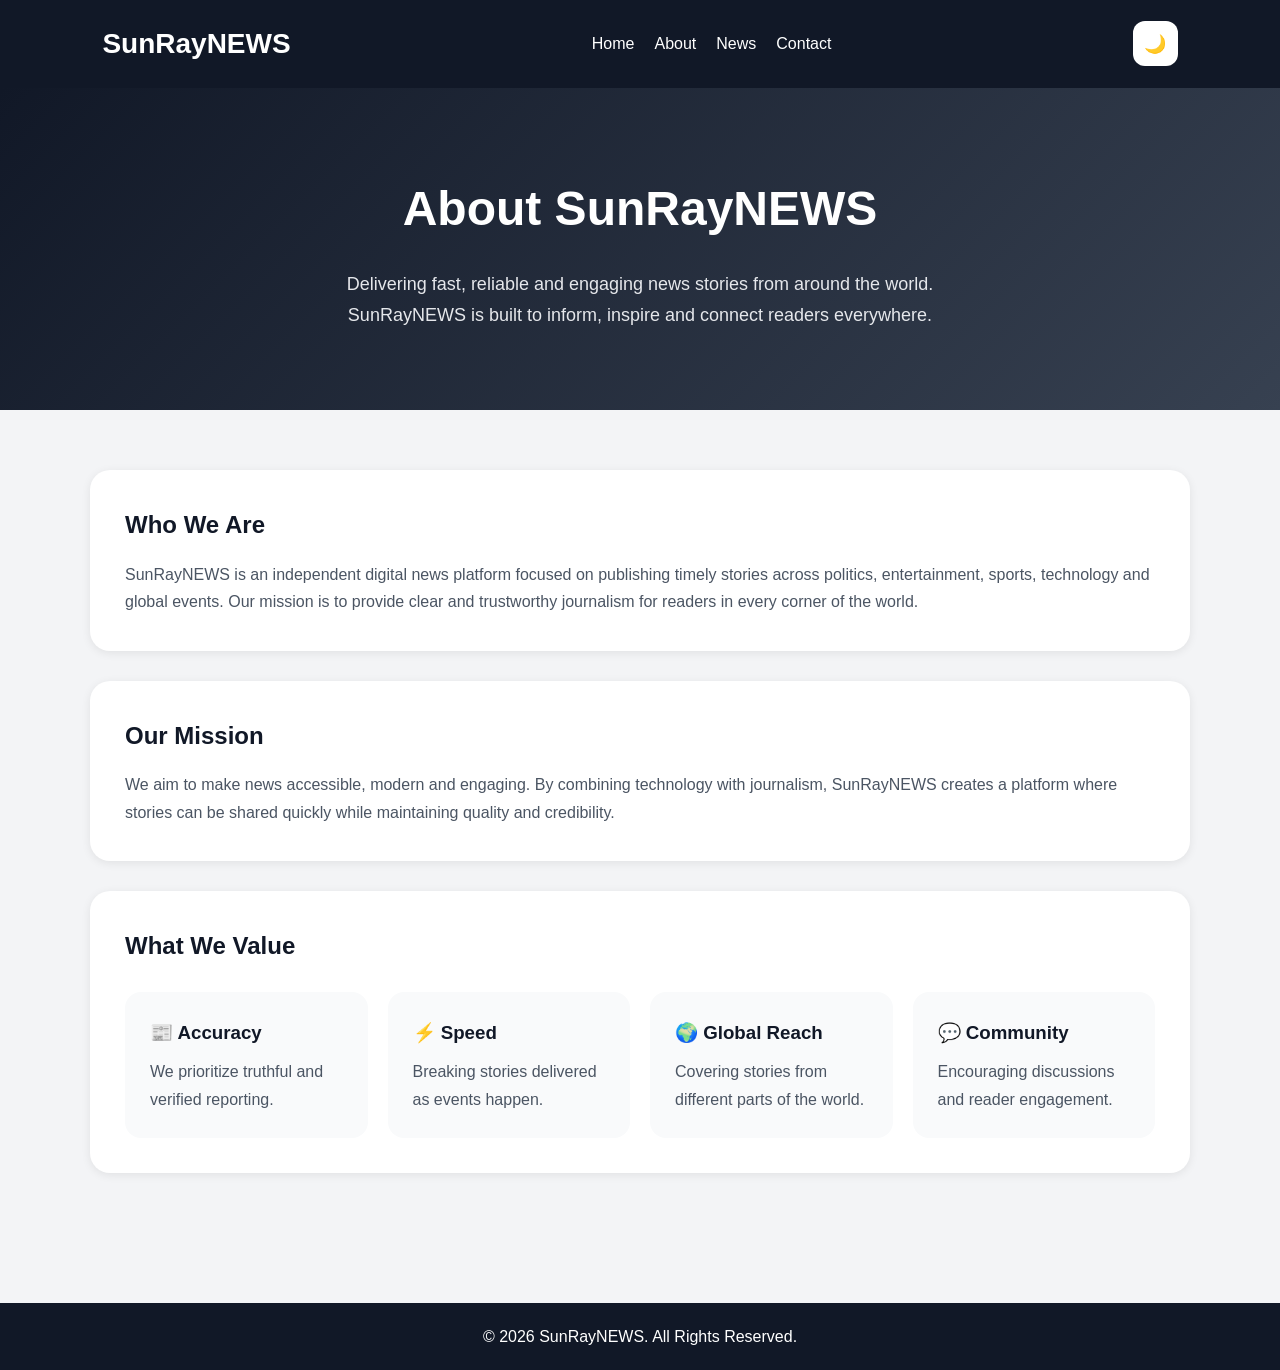
==== about.html @ 00cc2779 "Add files via upload" ====
<!DOCTYPE html>
<html lang="en">

<head>
    <meta charset="UTF-8" />
    <meta name="viewport" content="width=device-width, initial-scale=1.0" />
    <title>About - SunRayNEWS</title>
    
    <style>
        * {
            margin: 0;
            padding: 0;
            box-sizing: border-box;
            font-family: Arial, sans-serif;
        }
        
        body {
            background: #f3f4f6;
            color: #111827;
            line-height: 1.7;
        }
        
        header {
            background: #111827;
            color: white;
            padding: 20px 8%;
            display: flex;
            justify-content: space-between;
            align-items: center;
            flex-wrap: wrap;
            gap: 15px;
        }
        
        .logo {
            font-size: 28px;
            font-weight: bold;
        }
        
        nav {
            display: flex;
            gap: 20px;
            flex-wrap: wrap;
        }
        
        nav a {
            color: white;
            text-decoration: none;
            transition: 0.3s;
        }
        
        nav a:hover {
            color: #d1d5db;
        }
        
        .hero {
            background: linear-gradient(135deg, #111827, #374151);
            color: white;
            padding: 80px 8%;
            text-align: center;
        }
        
        .hero h1 {
            font-size: 48px;
            margin-bottom: 20px;
        }
        
        .hero p {
            max-width: 700px;
            margin: auto;
            font-size: 18px;
            color: #e5e7eb;
        }
        
        .container {
            width: 90%;
            max-width: 1100px;
            margin: auto;
            padding: 60px 0;
        }
        
        .section {
            background: white;
            padding: 35px;
            border-radius: 20px;
            margin-bottom: 30px;
            box-shadow: 0 2px 10px rgba(0, 0, 0, 0.08);
        }
        
        .section h2 {
            margin-bottom: 15px;
            color: #111827;
        }
        
        .section p {
            color: #4b5563;
        }
        
        .values {
            display: grid;
            grid-template-columns: repeat(auto-fit, minmax(220px, 1fr));
            gap: 20px;
            margin-top: 25px;
        }
        
        .value-card {
            background: #f9fafb;
            padding: 25px;
            border-radius: 16px;
            transition: 0.3s;
        }
        
        .value-card:hover {
            transform: translateY(-5px);
        }
        
        .value-card h3 {
            margin-bottom: 10px;
        }
        
        footer {
            background: #111827;
            color: white;
            text-align: center;
            padding: 20px;
            margin-top: 40px;
        }
        
        @media(max-width:768px) {
            
            .hero h1 {
                font-size: 34px;
            }
            
            nav {
                justify-content: center;
            }
            
        }
        
        /* DARK MODE */
        
        .dark-mode {
            background: #111827;
            color: white;
        }
        
        .dark-mode header {
            background: #0f172a;
        }
        
        .dark-mode .section,
        .dark-mode .contact-info,
        .dark-mode .contact-form,
        .dark-mode .value-card {
            background: #1f2937;
            color: white;
        }
        
        .dark-mode .section p,
        .dark-mode .info-box p,
        .dark-mode .hero p,
        .dark-mode .value-card p {
            color: #d1d5db;
        }
        
        .dark-mode input,
        .dark-mode textarea {
            background: #374151;
            color: white;
        }
        
        .dark-mode input::placeholder,
        .dark-mode textarea::placeholder {
            color: #d1d5db;
        }
        
        .dark-mode footer {
            background: #0f172a;
        }
        
        .dark-mode button {
            background: white;
            color: #111827;
        }
        
        #darkModeBtn {
            border: none;
            width: 45px;
            height: 45px;
            border-radius: 12px;
            cursor: pointer;
            font-size: 18px;
            background: white;
        }
    </style>
</head>

<body>
    
    <!-- HEADER -->
    
    <header>
        
        <div class="logo">
            SunRayNEWS
        </div>
        
        <nav>
            <a href="index.html">Home</a>
            <a href="about.html">About</a>
            <a href="allarticles.html">News</a>
            <a href="contact.html">Contact</a>
        </nav>
        
        <button id="darkModeBtn">🌙</button>
        
    </header>
    
    <!-- HERO -->
    
    <section class="hero">
        
        <h1>About SunRayNEWS</h1>
        
        <p>
            Delivering fast, reliable and engaging news stories
            from around the world. SunRayNEWS is built to inform,
            inspire and connect readers everywhere.
        </p>
        
    </section>
    
    <!-- CONTENT -->
    
    <div class="container">
        
        <div class="section">
            
            <h2>Who We Are</h2>
            
            <p>
                SunRayNEWS is an independent digital news platform
                focused on publishing timely stories across politics,
                entertainment, sports, technology and global events.
                Our mission is to provide clear and trustworthy
                journalism for readers in every corner of the world.
            </p>
            
        </div>
        
        <div class="section">
            
            <h2>Our Mission</h2>
            
            <p>
                We aim to make news accessible, modern and engaging.
                By combining technology with journalism, SunRayNEWS
                creates a platform where stories can be shared quickly
                while maintaining quality and credibility.
            </p>
            
        </div>
        
        <div class="section">
            
            <h2>What We Value</h2>
            
            <div class="values">
                
                <div class="value-card">
                    <h3>📰 Accuracy</h3>
                    <p>
                        We prioritize truthful and verified reporting.
                    </p>
                </div>
                
                <div class="value-card">
                    <h3>⚡ Speed</h3>
                    <p>
                        Breaking stories delivered as events happen.
                    </p>
                </div>
                
                <div class="value-card">
                    <h3>🌍 Global Reach</h3>
                    <p>
                        Covering stories from different parts of the world.
                    </p>
                </div>
                
                <div class="value-card">
                    <h3>💬 Community</h3>
                    <p>
                        Encouraging discussions and reader engagement.
                    </p>
                </div>
                
            </div>
            
        </div>
        
    </div>
    
    <!-- FOOTER -->
    
    <footer>
        <p>&copy; 2026 SunRayNEWS. All Rights Reserved.</p>
    </footer>
    
    <script>
        const darkBtn =
            document.getElementById("darkModeBtn");
        
        // LOAD SAVED MODE
        
        if (localStorage.getItem("darkMode") === "enabled") {
            
            document.body.classList.add("dark-mode");
            
        }
        
        // TOGGLE DARK MODE
        
        darkBtn.onclick = () => {
            
            document.body.classList.toggle("dark-mode");
            
            if (document.body.classList.contains("dark-mode")) {
                
                localStorage.setItem(
                    "darkMode",
                    "enabled"
                );
                
            } else {
                
                localStorage.setItem(
                    "darkMode",
                    "disabled"
                );
                
            }
            
        };
    </script>
</body>

</html>
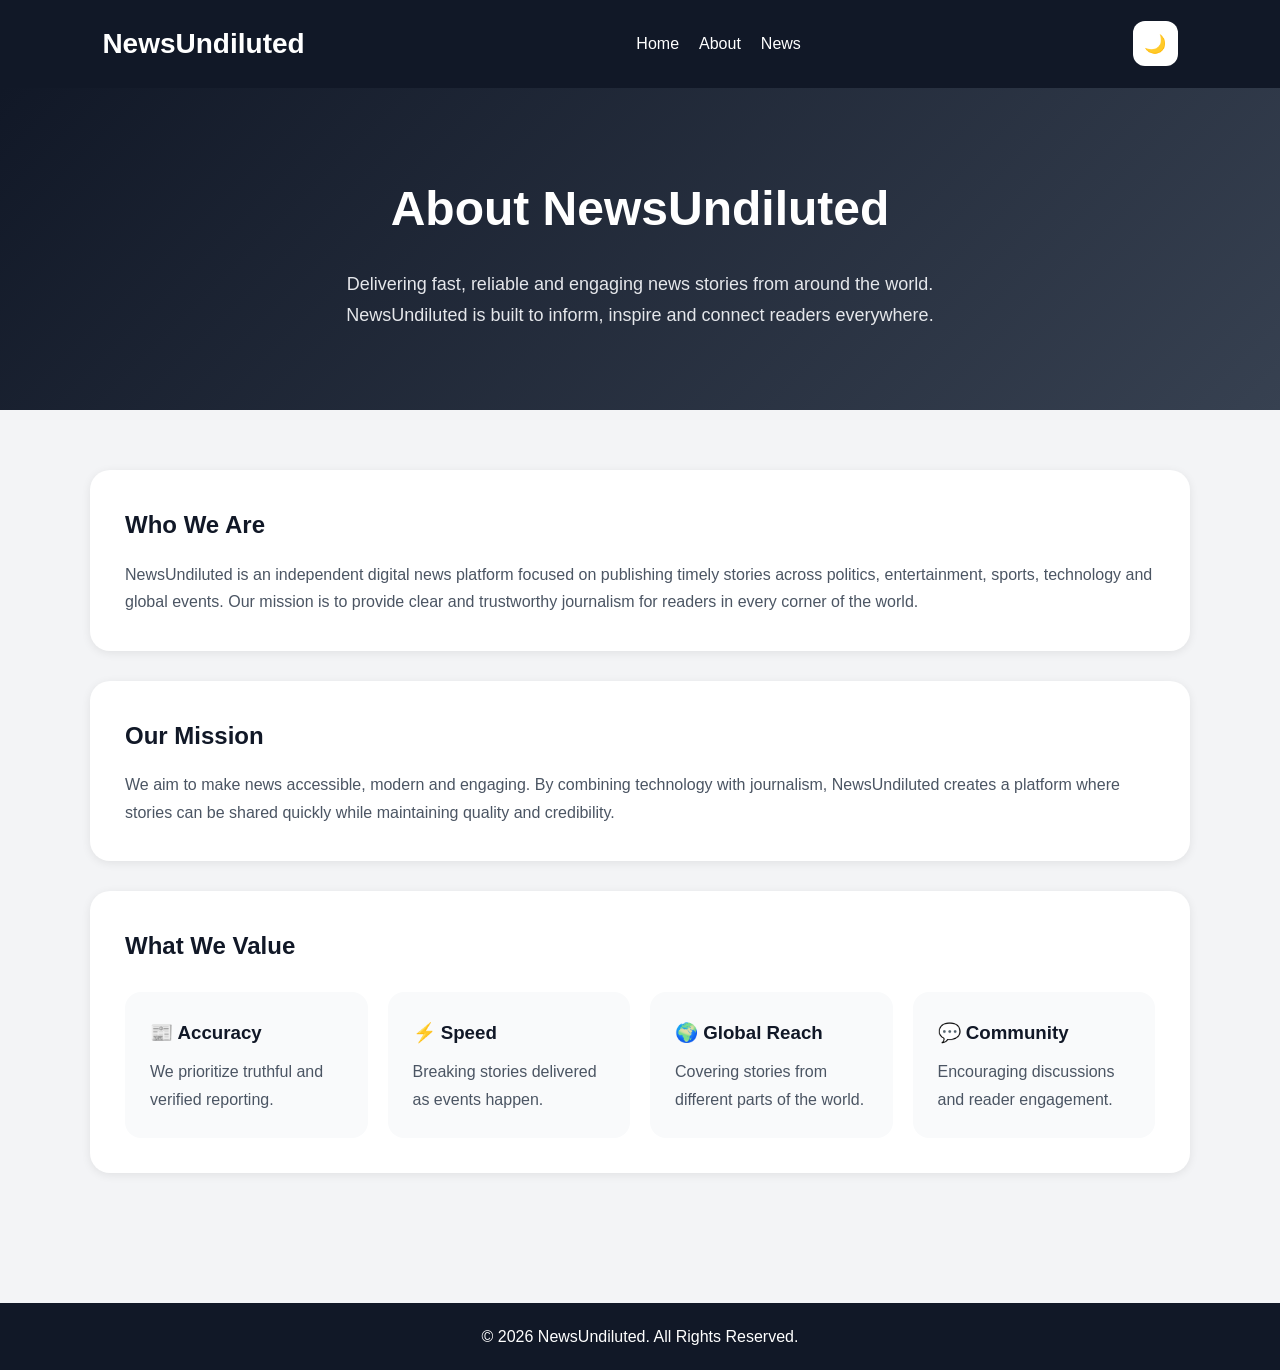
==== commit 69654f4d: "Add files via upload" ====
--- a/about.html
+++ b/about.html
@@ -4,7 +4,7 @@
 <head>
     <meta charset="UTF-8" />
     <meta name="viewport" content="width=device-width, initial-scale=1.0" />
-    <title>About - SunRayNEWS</title>
+    <title>About - NewsUndiluted</title>
     
     <style>
         * {
@@ -156,6 +156,7 @@
             color: white;
         }
         
+        .dark-mode .section h2,
         .dark-mode .section p,
         .dark-mode .info-box p,
         .dark-mode .hero p,
@@ -202,14 +203,13 @@
     <header>
         
         <div class="logo">
-            SunRayNEWS
+            NewsUndiluted
         </div>
         
         <nav>
             <a href="index.html">Home</a>
             <a href="about.html">About</a>
             <a href="allarticles.html">News</a>
-            <a href="contact.html">Contact</a>
         </nav>
         
         <button id="darkModeBtn">🌙</button>
@@ -220,11 +220,11 @@
     
     <section class="hero">
         
-        <h1>About SunRayNEWS</h1>
+        <h1>About NewsUndiluted</h1>
         
         <p>
             Delivering fast, reliable and engaging news stories
-            from around the world. SunRayNEWS is built to inform,
+            from around the world. NewsUndiluted is built to inform,
             inspire and connect readers everywhere.
         </p>
         
@@ -239,7 +239,7 @@
             <h2>Who We Are</h2>
             
             <p>
-                SunRayNEWS is an independent digital news platform
+                NewsUndiluted is an independent digital news platform
                 focused on publishing timely stories across politics,
                 entertainment, sports, technology and global events.
                 Our mission is to provide clear and trustworthy
@@ -254,7 +254,7 @@
             
             <p>
                 We aim to make news accessible, modern and engaging.
-                By combining technology with journalism, SunRayNEWS
+                By combining technology with journalism, NewsUndiluted
                 creates a platform where stories can be shared quickly
                 while maintaining quality and credibility.
             </p>
@@ -304,44 +304,40 @@
     <!-- FOOTER -->
     
     <footer>
-        <p>&copy; 2026 SunRayNEWS. All Rights Reserved.</p>
+        <p>&copy; 2026 NewsUndiluted. All Rights Reserved.</p>
     </footer>
     
     <script>
-        const darkBtn =
-            document.getElementById("darkModeBtn");
-        
-        // LOAD SAVED MODE
-        
-        if (localStorage.getItem("darkMode") === "enabled") {
-            
-            document.body.classList.add("dark-mode");
-            
-        }
-        
-        // TOGGLE DARK MODE
-        
-        darkBtn.onclick = () => {
-            
-            document.body.classList.toggle("dark-mode");
-            
-            if (document.body.classList.contains("dark-mode")) {
-                
-                localStorage.setItem(
-                    "darkMode",
-                    "enabled"
-                );
-                
+        const darkBtn = document.getElementById("darkModeBtn");
+        
+        function applyTheme() {
+            const mode = localStorage.getItem("darkMode");
+            
+            if (mode === "enabled") {
+                document.body.classList.add("dark-mode");
+                
+                if (darkBtn) darkBtn.textContent = "☀️";
             } else {
-                
-                localStorage.setItem(
-                    "darkMode",
-                    "disabled"
-                );
-                
+                document.body.classList.remove("dark-mode");
+                
+                if (darkBtn) darkBtn.textContent = "🌙";
             }
-            
-        };
+        }
+        
+        applyTheme();
+        
+        if (darkBtn) {
+            darkBtn.addEventListener("click", () => {
+                
+                if (document.body.classList.contains("dark-mode")) {
+                    localStorage.setItem("darkMode", "disabled");
+                } else {
+                    localStorage.setItem("darkMode", "enabled");
+                }
+                
+                applyTheme();
+            });
+        }
     </script>
 </body>
 
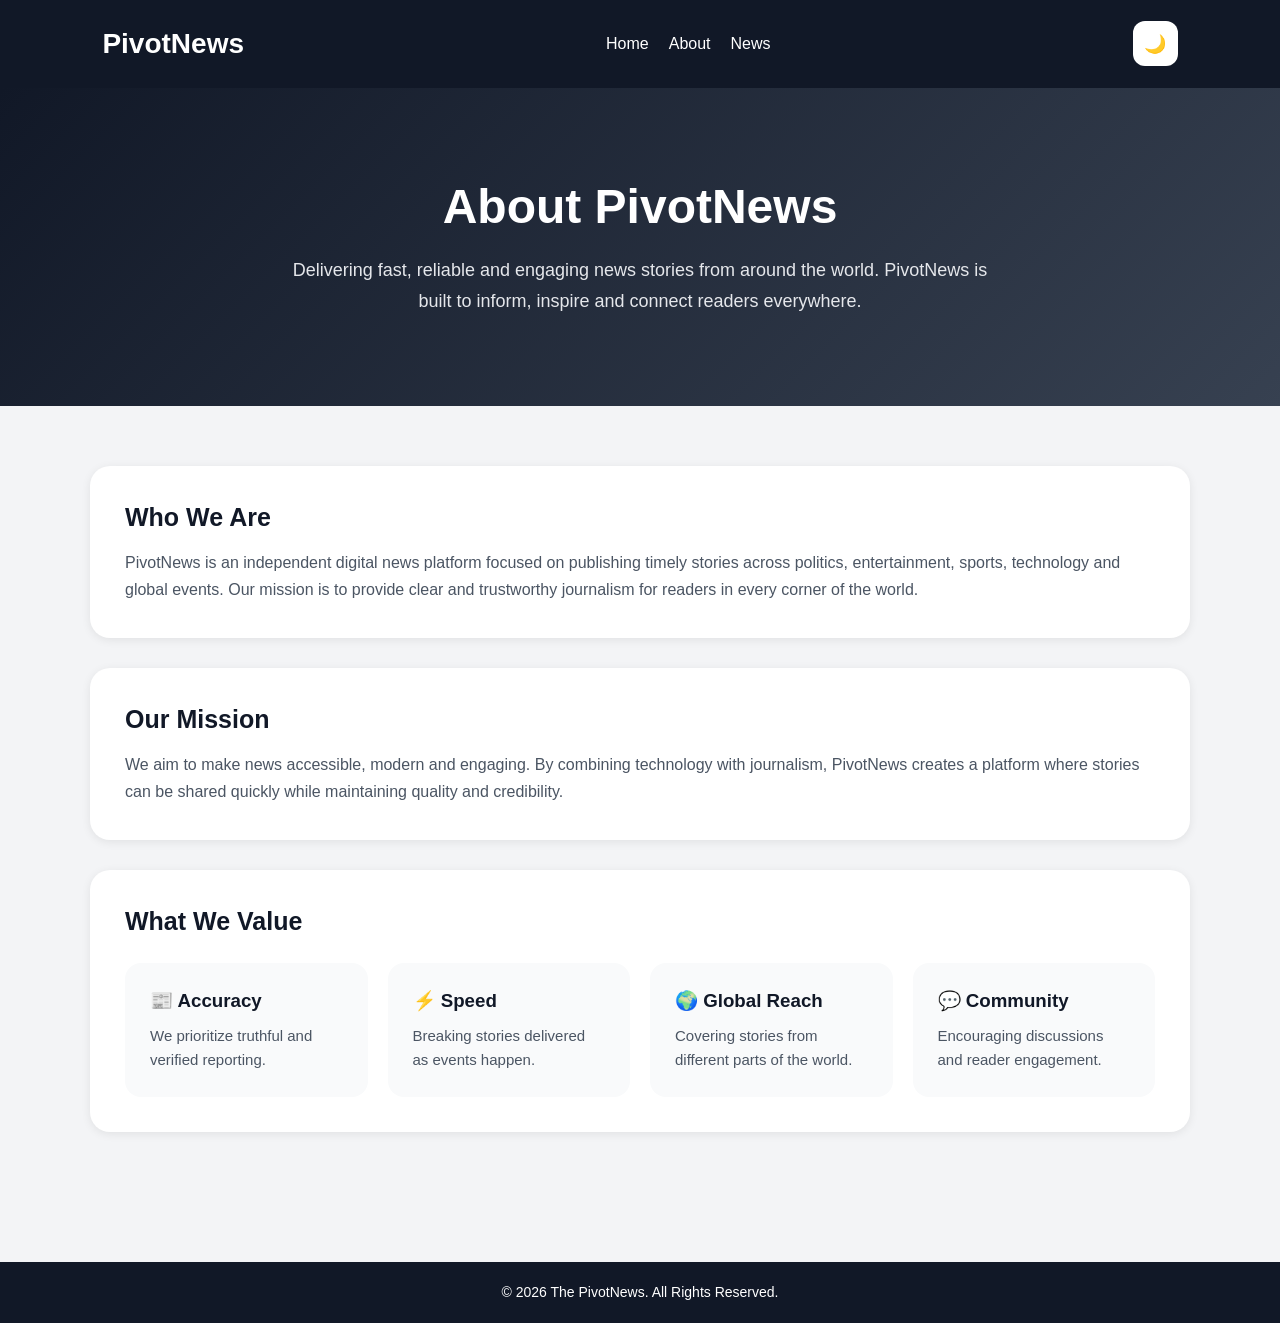
==== commit 50ca7919: "Add files via upload" ====
--- a/about.html
+++ b/about.html
@@ -4,196 +4,737 @@
 <head>
     <meta charset="UTF-8" />
     <meta name="viewport" content="width=device-width, initial-scale=1.0" />
-    <title>About - NewsUndiluted</title>
-    
-    <style>
-        * {
-            margin: 0;
-            padding: 0;
-            box-sizing: border-box;
-            font-family: Arial, sans-serif;
-        }
-        
-        body {
-            background: #f3f4f6;
-            color: #111827;
+    <title>About - PivotNews</title>
+    
+   <style>
+    * {
+        margin: 0;
+        padding: 0;
+        box-sizing: border-box;
+        font-family: Arial, sans-serif;
+    }
+
+    html,
+    body {
+        width: 100%;
+        min-height: 100%;
+        overflow-x: hidden;
+    }
+
+    body {
+        background: #f3f4f6;
+        color: #111827;
+        line-height: 1.7;
+        transition: 0.3s;
+    }
+
+    /* =========================================
+       HEADER
+    ========================================= */
+
+    header {
+        width: 100%;
+        background: #111827;
+        color: white;
+
+        padding: 20px 8%;
+
+        display: flex;
+        justify-content: space-between;
+        align-items: center;
+
+        gap: 20px;
+    }
+
+    .logo {
+        font-size: 28px;
+        font-weight: bold;
+
+        white-space: nowrap;
+    }
+
+    /* =========================================
+       NAVIGATION
+    ========================================= */
+
+    nav {
+        display: flex;
+        align-items: center;
+        justify-content: center;
+
+        gap: 20px;
+
+        flex-wrap: wrap;
+    }
+
+    nav a {
+        color: white;
+        text-decoration: none;
+
+        transition: 0.3s;
+
+        white-space: nowrap;
+    }
+
+    nav a:hover {
+        color: #d1d5db;
+    }
+
+    /* =========================================
+       DARK MODE BUTTON
+    ========================================= */
+
+    #darkModeBtn {
+        border: none;
+
+        width: 45px;
+        height: 45px;
+
+        border-radius: 12px;
+
+        cursor: pointer;
+
+        font-size: 18px;
+
+        background: white;
+
+        color: #111827;
+
+        flex-shrink: 0;
+    }
+
+    #darkModeBtn:hover {
+        background: #e5e7eb;
+    }
+
+    /* =========================================
+       HERO
+    ========================================= */
+
+    .hero {
+        width: 100%;
+
+        background:
+            linear-gradient(
+                135deg,
+                #111827,
+                #374151
+            );
+
+        color: white;
+
+        padding: 80px 8%;
+
+        text-align: center;
+    }
+
+    .hero h1 {
+        font-size: 48px;
+
+        line-height: 1.2;
+
+        margin-bottom: 20px;
+    }
+
+    .hero p {
+        width: 100%;
+        max-width: 700px;
+
+        margin: auto;
+
+        font-size: 18px;
+
+        line-height: 1.7;
+
+        color: #e5e7eb;
+    }
+
+    /* =========================================
+       MAIN CONTAINER
+    ========================================= */
+
+    .container {
+        width: 90%;
+
+        max-width: 1100px;
+
+        margin: auto;
+
+        padding: 60px 0;
+    }
+
+    /* =========================================
+       SECTIONS
+    ========================================= */
+
+    .section {
+        width: 100%;
+
+        background: white;
+
+        padding: 35px;
+
+        border-radius: 20px;
+
+        margin-bottom: 30px;
+
+        box-shadow:
+            0 2px 10px rgba(0, 0, 0, 0.08);
+    }
+
+    .section h2 {
+        margin-bottom: 15px;
+
+        color: #111827;
+
+        font-size: 25px;
+
+        line-height: 1.3;
+    }
+
+    .section p {
+        color: #4b5563;
+
+        line-height: 1.7;
+
+        overflow-wrap: break-word;
+    }
+
+    /* =========================================
+       VALUES
+    ========================================= */
+
+    .values {
+        width: 100%;
+
+        display: grid;
+
+        grid-template-columns:
+            repeat(
+                auto-fit,
+                minmax(220px, 1fr)
+            );
+
+        gap: 20px;
+
+        margin-top: 25px;
+    }
+
+    .value-card {
+        width: 100%;
+
+        background: #f9fafb;
+
+        padding: 25px;
+
+        border-radius: 16px;
+
+        transition: 0.3s;
+    }
+
+    .value-card:hover {
+        transform: translateY(-5px);
+    }
+
+    .value-card h3 {
+        margin-bottom: 10px;
+
+        line-height: 1.4;
+    }
+
+    .value-card p {
+        font-size: 15px;
+
+        line-height: 1.6;
+    }
+
+    /* =========================================
+       FOOTER
+    ========================================= */
+
+    footer {
+        width: 100%;
+
+        background: #111827;
+
+        color: white;
+
+        text-align: center;
+
+        padding: 20px;
+
+        margin-top: 40px;
+    }
+
+    footer p {
+        font-size: 14px;
+
+        line-height: 1.5;
+    }
+
+    /* =========================================
+       DARK MODE
+    ========================================= */
+
+    .dark-mode {
+        background: #111827;
+        color: white;
+    }
+
+    .dark-mode header {
+        background: #0f172a;
+    }
+
+    .dark-mode .section {
+        background: #1f2937;
+        color: white;
+    }
+
+    .dark-mode .value-card {
+        background: #374151;
+        color: white;
+    }
+
+    .dark-mode .section h2 {
+        color: white;
+    }
+
+    .dark-mode .section p,
+    .dark-mode .value-card p,
+    .dark-mode .hero p {
+        color: #d1d5db;
+    }
+
+    .dark-mode footer {
+        background: #0f172a;
+    }
+
+    .dark-mode #darkModeBtn {
+        background: #374151;
+        color: white;
+    }
+
+    .dark-mode #darkModeBtn:hover {
+        background: #4b5563;
+    }
+
+    /* =========================================
+       LARGE DESKTOP
+    ========================================= */
+
+    @media (min-width: 1200px) {
+
+        header {
+            padding-left: 8%;
+            padding-right: 8%;
+        }
+
+        .hero {
+            padding-top: 90px;
+            padding-bottom: 90px;
+        }
+
+    }
+
+    /* =========================================
+       TABLETS
+       769px - 1000px
+    ========================================= */
+
+    @media (max-width: 1000px) {
+
+        header {
+            padding: 18px 5%;
+        }
+
+        .logo {
+            font-size: 26px;
+        }
+
+        nav {
+            gap: 15px;
+        }
+
+        .hero {
+            padding: 65px 5%;
+        }
+
+        .hero h1 {
+            font-size: 42px;
+        }
+
+        .hero p {
+            font-size: 17px;
+        }
+
+        .container {
+            width: 92%;
+
+            padding-top: 50px;
+            padding-bottom: 50px;
+        }
+
+        .section {
+            padding: 30px;
+        }
+
+    }
+
+    /* =========================================
+       SMALL TABLETS
+       601px - 768px
+    ========================================= */
+
+    @media (max-width: 768px) {
+
+        header {
+            padding: 16px 5%;
+
+            justify-content: center;
+        }
+
+        .logo {
+            width: 100%;
+
+            text-align: center;
+
+            font-size: 25px;
+        }
+
+        nav {
+            gap: 15px;
+
+            width: auto;
+        }
+
+        #darkModeBtn {
+            width: 42px;
+            height: 42px;
+        }
+
+        .hero {
+            padding: 55px 5%;
+        }
+
+        .hero h1 {
+            font-size: 36px;
+
+            margin-bottom: 15px;
+        }
+
+        .hero p {
+            font-size: 16px;
+        }
+
+        .container {
+            width: 92%;
+
+            padding: 45px 0;
+        }
+
+        .section {
+            padding: 28px;
+
+            border-radius: 16px;
+        }
+
+        .section h2 {
+            font-size: 23px;
+        }
+
+        .values {
+            grid-template-columns:
+                repeat(2, minmax(0, 1fr));
+
+            gap: 15px;
+        }
+
+        .value-card {
+            padding: 20px;
+        }
+
+    }
+
+    /* =========================================
+       PHONES
+       501px - 600px
+    ========================================= */
+
+    @media (max-width: 600px) {
+
+        header {
+            width: 100%;
+
+            padding: 14px 15px;
+
+            display: flex;
+
+            flex-direction: column;
+
+            gap: 12px;
+        }
+
+        .logo {
+            font-size: 23px;
+        }
+
+        nav {
+            width: 100%;
+
+            gap: 12px;
+
+            justify-content: center;
+        }
+
+        nav a {
+            font-size: 14px;
+        }
+
+        #darkModeBtn {
+            width: 40px;
+            height: 40px;
+
+            font-size: 16px;
+        }
+
+        .hero {
+            padding: 50px 15px;
+        }
+
+        .hero h1 {
+            font-size: 32px;
+
+            line-height: 1.25;
+        }
+
+        .hero p {
+            font-size: 15px;
+
+            line-height: 1.6;
+        }
+
+        .container {
+            width: 94%;
+
+            padding: 35px 0;
+        }
+
+        .section {
+            padding: 22px;
+
+            border-radius: 14px;
+
+            margin-bottom: 20px;
+        }
+
+        .section h2 {
+            font-size: 21px;
+
+            margin-bottom: 12px;
+        }
+
+        .section p {
+            font-size: 14px;
+
             line-height: 1.7;
         }
-        
+
+        .values {
+            grid-template-columns: 1fr;
+
+            gap: 12px;
+
+            margin-top: 20px;
+        }
+
+        .value-card {
+            padding: 20px;
+        }
+
+        .value-card h3 {
+            font-size: 17px;
+        }
+
+        .value-card p {
+            font-size: 14px;
+        }
+
+        footer {
+            padding: 18px 12px;
+
+            margin-top: 20px;
+        }
+
+        footer p {
+            font-size: 12px;
+        }
+
+    }
+
+    /* =========================================
+       VERY SMALL PHONES
+       400px and below
+    ========================================= */
+
+    @media (max-width: 400px) {
+
         header {
-            background: #111827;
-            color: white;
-            padding: 20px 8%;
-            display: flex;
-            justify-content: space-between;
-            align-items: center;
-            flex-wrap: wrap;
-            gap: 15px;
-        }
-        
+            padding: 12px 10px;
+
+            gap: 10px;
+        }
+
         .logo {
-            font-size: 28px;
-            font-weight: bold;
-        }
-        
+            font-size: 21px;
+        }
+
         nav {
-            display: flex;
-            gap: 20px;
-            flex-wrap: wrap;
-        }
-        
+            gap: 9px;
+        }
+
         nav a {
-            color: white;
-            text-decoration: none;
-            transition: 0.3s;
-        }
-        
-        nav a:hover {
-            color: #d1d5db;
-        }
-        
+            font-size: 12px;
+        }
+
+        #darkModeBtn {
+            width: 38px;
+            height: 38px;
+
+            font-size: 15px;
+        }
+
         .hero {
-            background: linear-gradient(135deg, #111827, #374151);
-            color: white;
-            padding: 80px 8%;
-            text-align: center;
-        }
-        
+            padding: 40px 12px;
+        }
+
         .hero h1 {
-            font-size: 48px;
-            margin-bottom: 20px;
-        }
-        
+            font-size: 27px;
+
+            margin-bottom: 12px;
+        }
+
         .hero p {
-            max-width: 700px;
-            margin: auto;
+            font-size: 13px;
+        }
+
+        .container {
+            width: 94%;
+
+            padding: 25px 0;
+        }
+
+        .section {
+            padding: 18px;
+
+            border-radius: 12px;
+
+            margin-bottom: 15px;
+        }
+
+        .section h2 {
+            font-size: 19px;
+        }
+
+        .section p {
+            font-size: 13px;
+
+            line-height: 1.65;
+        }
+
+        .value-card {
+            padding: 17px;
+        }
+
+        .value-card h3 {
+            font-size: 16px;
+        }
+
+        .value-card p {
+            font-size: 13px;
+        }
+
+        footer {
+            padding: 15px 8px;
+        }
+
+        footer p {
+            font-size: 11px;
+        }
+
+    }
+
+    /* =========================================
+       EXTREMELY SMALL PHONES
+       320px and below
+    ========================================= */
+
+    @media (max-width: 320px) {
+
+        .logo {
+            font-size: 19px;
+        }
+
+        nav {
+            gap: 7px;
+        }
+
+        nav a {
+            font-size: 11px;
+        }
+
+        #darkModeBtn {
+            width: 35px;
+            height: 35px;
+
+            font-size: 13px;
+        }
+
+        .hero {
+            padding: 35px 10px;
+        }
+
+        .hero h1 {
+            font-size: 24px;
+        }
+
+        .hero p {
+            font-size: 12px;
+        }
+
+        .container {
+            width: 95%;
+        }
+
+        .section {
+            padding: 15px;
+        }
+
+        .section h2 {
             font-size: 18px;
-            color: #e5e7eb;
-        }
-        
-        .container {
-            width: 90%;
-            max-width: 1100px;
-            margin: auto;
-            padding: 60px 0;
-        }
-        
-        .section {
-            background: white;
-            padding: 35px;
-            border-radius: 20px;
-            margin-bottom: 30px;
-            box-shadow: 0 2px 10px rgba(0, 0, 0, 0.08);
-        }
-        
-        .section h2 {
-            margin-bottom: 15px;
-            color: #111827;
-        }
-        
+        }
+
         .section p {
-            color: #4b5563;
-        }
-        
-        .values {
-            display: grid;
-            grid-template-columns: repeat(auto-fit, minmax(220px, 1fr));
-            gap: 20px;
-            margin-top: 25px;
-        }
-        
+            font-size: 12px;
+        }
+
         .value-card {
-            background: #f9fafb;
-            padding: 25px;
-            border-radius: 16px;
-            transition: 0.3s;
-        }
-        
-        .value-card:hover {
-            transform: translateY(-5px);
-        }
-        
+            padding: 14px;
+        }
+
         .value-card h3 {
-            margin-bottom: 10px;
-        }
-        
-        footer {
-            background: #111827;
-            color: white;
-            text-align: center;
-            padding: 20px;
-            margin-top: 40px;
-        }
-        
-        @media(max-width:768px) {
-            
-            .hero h1 {
-                font-size: 34px;
-            }
-            
-            nav {
-                justify-content: center;
-            }
-            
-        }
-        
-        /* DARK MODE */
-        
-        .dark-mode {
-            background: #111827;
-            color: white;
-        }
-        
-        .dark-mode header {
-            background: #0f172a;
-        }
-        
-        .dark-mode .section,
-        .dark-mode .contact-info,
-        .dark-mode .contact-form,
-        .dark-mode .value-card {
-            background: #1f2937;
-            color: white;
-        }
-        
-        .dark-mode .section h2,
-        .dark-mode .section p,
-        .dark-mode .info-box p,
-        .dark-mode .hero p,
-        .dark-mode .value-card p {
-            color: #d1d5db;
-        }
-        
-        .dark-mode input,
-        .dark-mode textarea {
-            background: #374151;
-            color: white;
-        }
-        
-        .dark-mode input::placeholder,
-        .dark-mode textarea::placeholder {
-            color: #d1d5db;
-        }
-        
-        .dark-mode footer {
-            background: #0f172a;
-        }
-        
-        .dark-mode button {
-            background: white;
-            color: #111827;
-        }
-        
-        #darkModeBtn {
-            border: none;
-            width: 45px;
-            height: 45px;
-            border-radius: 12px;
-            cursor: pointer;
-            font-size: 18px;
-            background: white;
-        }
-    </style>
+            font-size: 15px;
+        }
+
+        .value-card p {
+            font-size: 12px;
+        }
+
+        footer p {
+            font-size: 10px;
+        }
+
+    }
+</style>
 </head>
 
 <body>
@@ -203,7 +744,7 @@
     <header>
         
         <div class="logo">
-            NewsUndiluted
+            PivotNews
         </div>
         
         <nav>
@@ -220,11 +761,11 @@
     
     <section class="hero">
         
-        <h1>About NewsUndiluted</h1>
+        <h1>About PivotNews</h1>
         
         <p>
             Delivering fast, reliable and engaging news stories
-            from around the world. NewsUndiluted is built to inform,
+            from around the world. PivotNews is built to inform,
             inspire and connect readers everywhere.
         </p>
         
@@ -239,7 +780,7 @@
             <h2>Who We Are</h2>
             
             <p>
-                NewsUndiluted is an independent digital news platform
+                PivotNews is an independent digital news platform
                 focused on publishing timely stories across politics,
                 entertainment, sports, technology and global events.
                 Our mission is to provide clear and trustworthy
@@ -254,7 +795,7 @@
             
             <p>
                 We aim to make news accessible, modern and engaging.
-                By combining technology with journalism, NewsUndiluted
+                By combining technology with journalism, PivotNews
                 creates a platform where stories can be shared quickly
                 while maintaining quality and credibility.
             </p>
@@ -304,7 +845,7 @@
     <!-- FOOTER -->
     
     <footer>
-        <p>&copy; 2026 NewsUndiluted. All Rights Reserved.</p>
+        <p>&copy; 2026 The PivotNews. All Rights Reserved.</p>
     </footer>
     
     <script>
